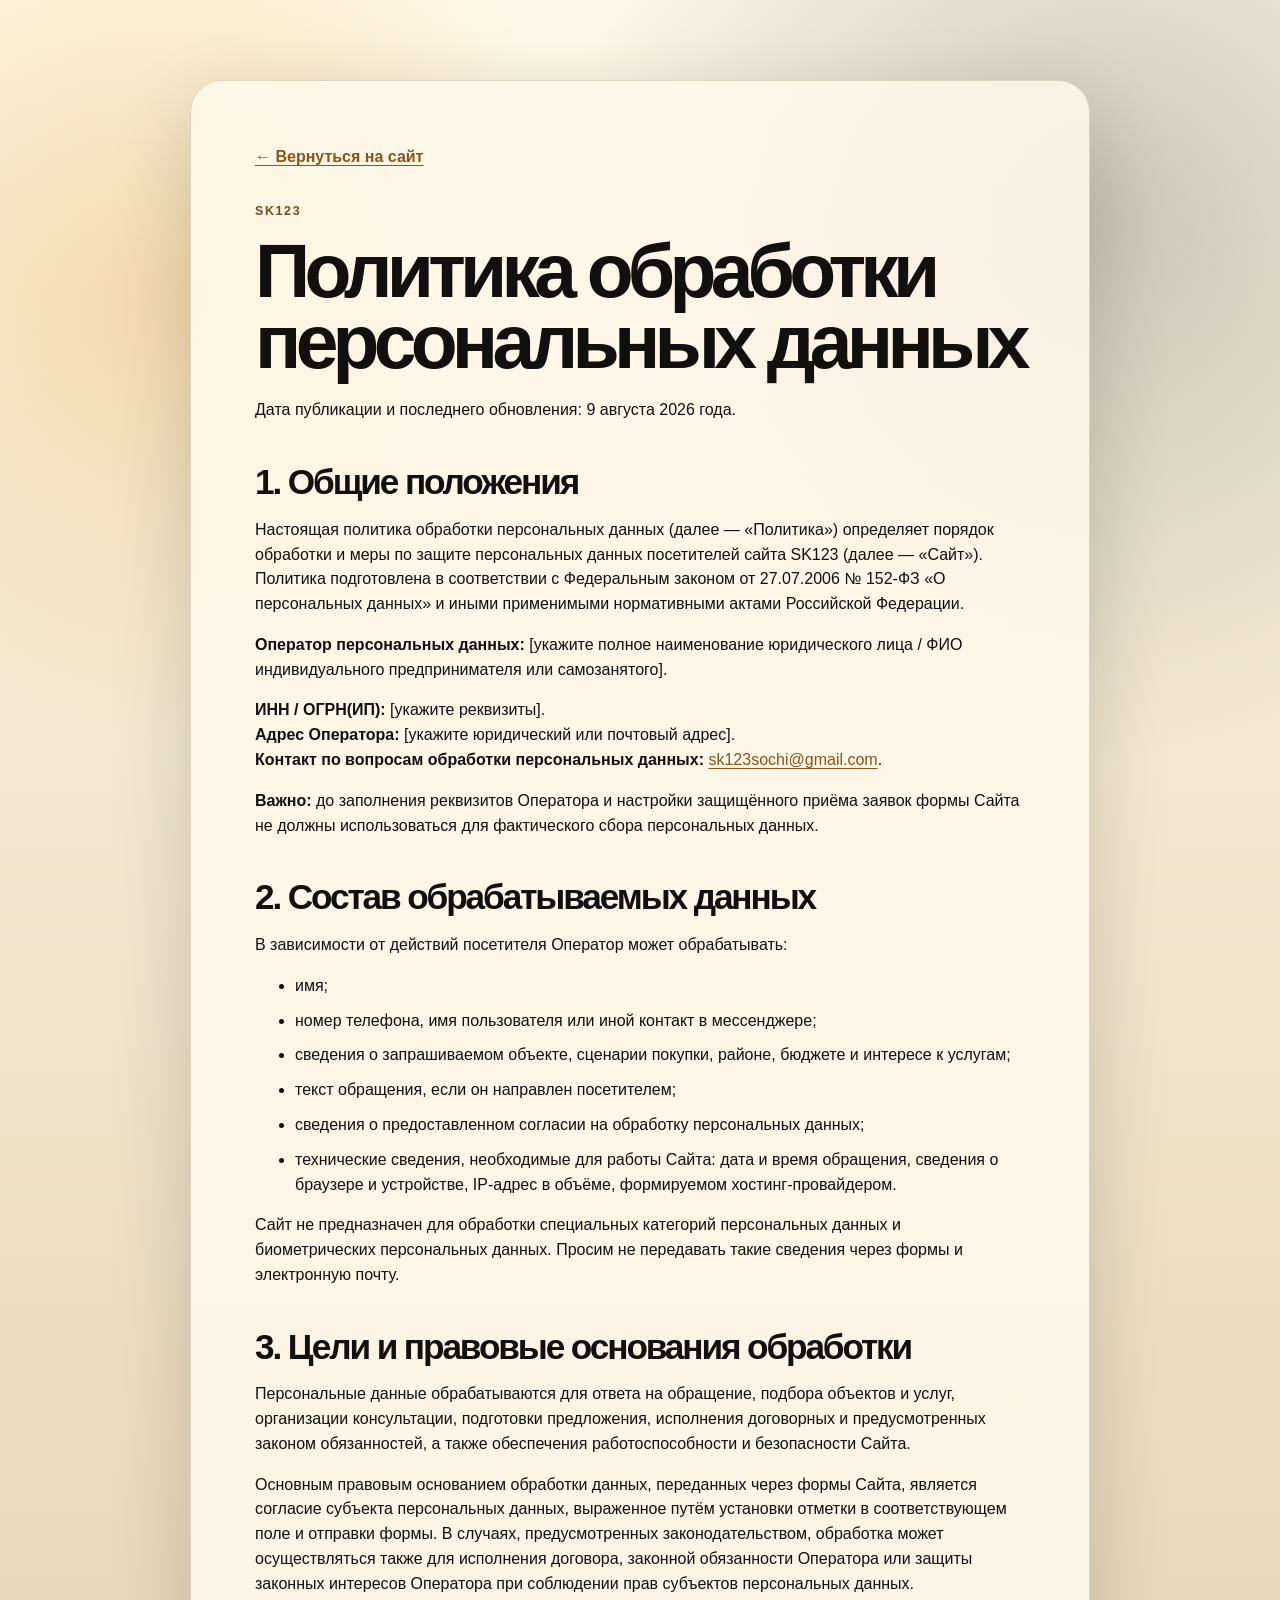
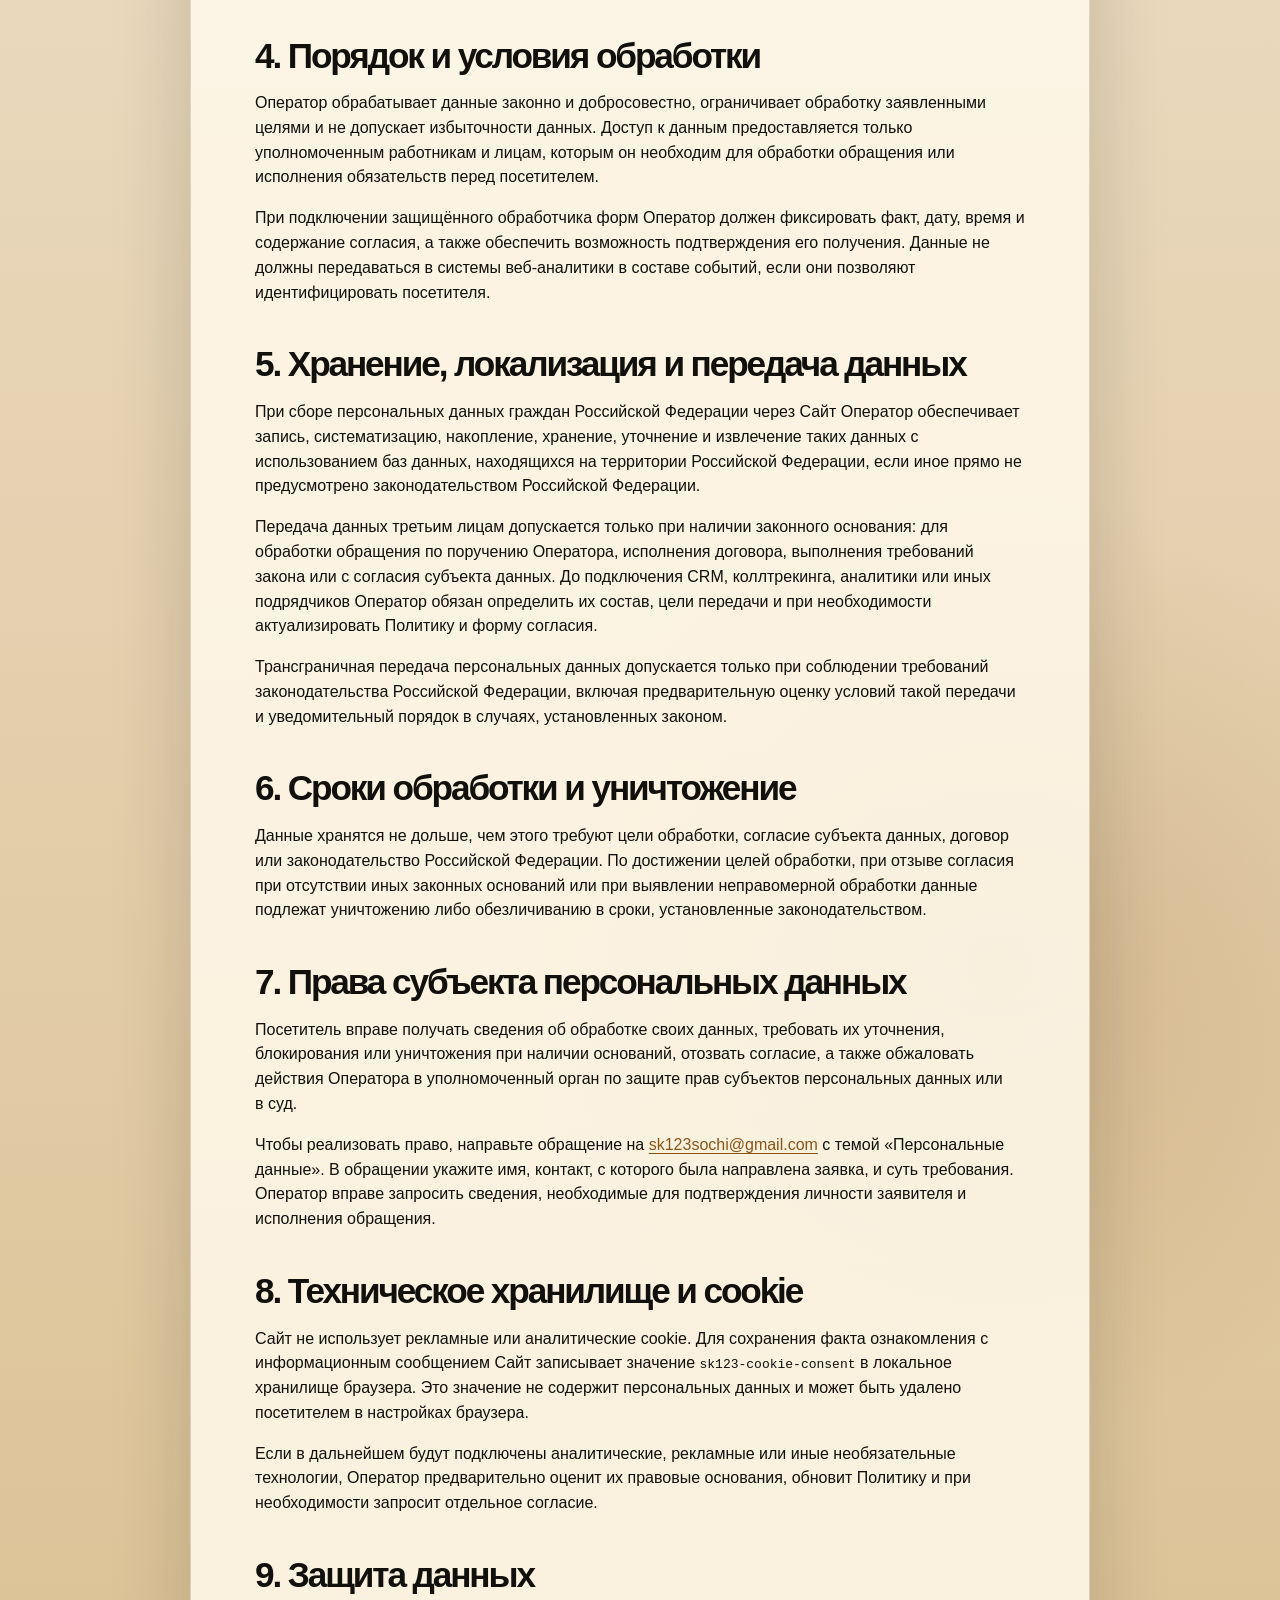
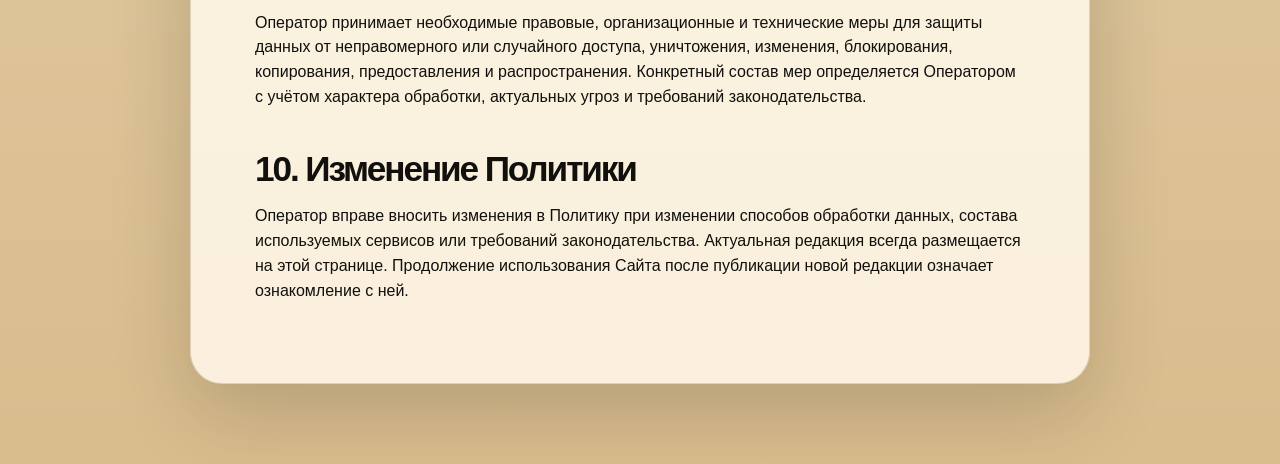
==== privacy-policy.html @ f5986940 "Publish object galleries" ====
<!doctype html>
<html lang="ru">
<head>
  <meta charset="utf-8">
  <meta name="viewport" content="width=device-width, initial-scale=1">
  <meta name="robots" content="index, follow">
  <title>Политика обработки персональных данных — SK123</title>
  <meta name="description" content="Политика обработки персональных данных посетителей сайта SK123.">
  <link rel="canonical" href="https://86gfgb52j5-dotcom.github.io/ssk123-site/privacy-policy.html">
  <link rel="stylesheet" href="./styles.css">
</head>
<body>
  <main class="privacy-page">
    <a class="back-link" href="./index.html">← Вернуться на сайт</a>
    <p class="eyebrow">SK123</p>
    <h1>Политика обработки персональных данных</h1>
    <p>Дата публикации и последнего обновления: 9 августа 2026 года.</p>

    <h2>1. Общие положения</h2>
    <p>Настоящая политика обработки персональных данных (далее — «Политика») определяет порядок обработки и меры по защите персональных данных посетителей сайта SK123 (далее — «Сайт»). Политика подготовлена в соответствии с Федеральным законом от 27.07.2006 № 152-ФЗ «О персональных данных» и иными применимыми нормативными актами Российской Федерации.</p>
    <p><strong>Оператор персональных данных:</strong> [укажите полное наименование юридического лица / ФИО индивидуального предпринимателя или самозанятого].</p>
    <p><strong>ИНН / ОГРН(ИП):</strong> [укажите реквизиты].<br><strong>Адрес Оператора:</strong> [укажите юридический или почтовый адрес].<br><strong>Контакт по вопросам обработки персональных данных:</strong> <a href="mailto:sk123sochi@gmail.com">sk123sochi@gmail.com</a>.</p>
    <p><strong>Важно:</strong> до заполнения реквизитов Оператора и настройки защищённого приёма заявок формы Сайта не должны использоваться для фактического сбора персональных данных.</p>

    <h2>2. Состав обрабатываемых данных</h2>
    <p>В зависимости от действий посетителя Оператор может обрабатывать:</p>
    <ul>
      <li>имя;</li>
      <li>номер телефона, имя пользователя или иной контакт в мессенджере;</li>
      <li>сведения о запрашиваемом объекте, сценарии покупки, районе, бюджете и интересе к услугам;</li>
      <li>текст обращения, если он направлен посетителем;</li>
      <li>сведения о предоставленном согласии на обработку персональных данных;</li>
      <li>технические сведения, необходимые для работы Сайта: дата и время обращения, сведения о браузере и устройстве, IP-адрес в объёме, формируемом хостинг-провайдером.</li>
    </ul>
    <p>Сайт не предназначен для обработки специальных категорий персональных данных и биометрических персональных данных. Просим не передавать такие сведения через формы и электронную почту.</p>

    <h2>3. Цели и правовые основания обработки</h2>
    <p>Персональные данные обрабатываются для ответа на обращение, подбора объектов и услуг, организации консультации, подготовки предложения, исполнения договорных и предусмотренных законом обязанностей, а также обеспечения работоспособности и безопасности Сайта.</p>
    <p>Основным правовым основанием обработки данных, переданных через формы Сайта, является согласие субъекта персональных данных, выраженное путём установки отметки в соответствующем поле и отправки формы. В случаях, предусмотренных законодательством, обработка может осуществляться также для исполнения договора, законной обязанности Оператора или защиты законных интересов Оператора при соблюдении прав субъектов персональных данных.</p>

    <h2>4. Порядок и условия обработки</h2>
    <p>Оператор обрабатывает данные законно и добросовестно, ограничивает обработку заявленными целями и не допускает избыточности данных. Доступ к данным предоставляется только уполномоченным работникам и лицам, которым он необходим для обработки обращения или исполнения обязательств перед посетителем.</p>
    <p>При подключении защищённого обработчика форм Оператор должен фиксировать факт, дату, время и содержание согласия, а также обеспечить возможность подтверждения его получения. Данные не должны передаваться в системы веб-аналитики в составе событий, если они позволяют идентифицировать посетителя.</p>

    <h2>5. Хранение, локализация и передача данных</h2>
    <p>При сборе персональных данных граждан Российской Федерации через Сайт Оператор обеспечивает запись, систематизацию, накопление, хранение, уточнение и извлечение таких данных с использованием баз данных, находящихся на территории Российской Федерации, если иное прямо не предусмотрено законодательством Российской Федерации.</p>
    <p>Передача данных третьим лицам допускается только при наличии законного основания: для обработки обращения по поручению Оператора, исполнения договора, выполнения требований закона или с согласия субъекта данных. До подключения CRM, коллтрекинга, аналитики или иных подрядчиков Оператор обязан определить их состав, цели передачи и при необходимости актуализировать Политику и форму согласия.</p>
    <p>Трансграничная передача персональных данных допускается только при соблюдении требований законодательства Российской Федерации, включая предварительную оценку условий такой передачи и уведомительный порядок в случаях, установленных законом.</p>

    <h2>6. Сроки обработки и уничтожение</h2>
    <p>Данные хранятся не дольше, чем этого требуют цели обработки, согласие субъекта данных, договор или законодательство Российской Федерации. По достижении целей обработки, при отзыве согласия при отсутствии иных законных оснований или при выявлении неправомерной обработки данные подлежат уничтожению либо обезличиванию в сроки, установленные законодательством.</p>

    <h2>7. Права субъекта персональных данных</h2>
    <p>Посетитель вправе получать сведения об обработке своих данных, требовать их уточнения, блокирования или уничтожения при наличии оснований, отозвать согласие, а также обжаловать действия Оператора в уполномоченный орган по защите прав субъектов персональных данных или в суд.</p>
    <p>Чтобы реализовать право, направьте обращение на <a href="mailto:sk123sochi@gmail.com">sk123sochi@gmail.com</a> с темой «Персональные данные». В обращении укажите имя, контакт, с которого была направлена заявка, и суть требования. Оператор вправе запросить сведения, необходимые для подтверждения личности заявителя и исполнения обращения.</p>

    <h2>8. Техническое хранилище и cookie</h2>
    <p>Сайт не использует рекламные или аналитические cookie. Для сохранения факта ознакомления с информационным сообщением Сайт записывает значение <code>sk123-cookie-consent</code> в локальное хранилище браузера. Это значение не содержит персональных данных и может быть удалено посетителем в настройках браузера.</p>
    <p>Если в дальнейшем будут подключены аналитические, рекламные или иные необязательные технологии, Оператор предварительно оценит их правовые основания, обновит Политику и при необходимости запросит отдельное согласие.</p>

    <h2>9. Защита данных</h2>
    <p>Оператор принимает необходимые правовые, организационные и технические меры для защиты данных от неправомерного или случайного доступа, уничтожения, изменения, блокирования, копирования, предоставления и распространения. Конкретный состав мер определяется Оператором с учётом характера обработки, актуальных угроз и требований законодательства.</p>

    <h2>10. Изменение Политики</h2>
    <p>Оператор вправе вносить изменения в Политику при изменении способов обработки данных, состава используемых сервисов или требований законодательства. Актуальная редакция всегда размещается на этой странице. Продолжение использования Сайта после публикации новой редакции означает ознакомление с ней.</p>
  </main>
</body>
</html>
---- styles.css ----
:root {
  --bg: #ead9be;
  --paper: #fff9ee;
  --paper-2: #f0d5a3;
  --graphite: #11100d;
  --muted: #665134;
  --line: rgba(91, 58, 18, 0.18);
  --gold: #e2ac49;
  --gold-deep: #8b5418;
  --gold-soft: #ffe3a8;
  --wood: #7a4a19;
  --stone: #665f54;
  --moss: #3f4638;
  --sand: #c79c61;
  --shadow: 0 28px 80px rgba(16, 15, 13, 0.18);
  --radius-xl: 32px;
  --radius-lg: 22px;
  --radius-md: 16px;
  --max: 1180px;
}

* { box-sizing: border-box; }

html {
  scroll-behavior: smooth;
}

img,
svg {
  max-width: 100%;
}

body {
  margin: 0;
  overflow-x: hidden;
  -webkit-text-size-adjust: 100%;
  text-size-adjust: 100%;
  font-family: Inter, Manrope, -apple-system, BlinkMacSystemFont, "Segoe UI", sans-serif;
  background:
    radial-gradient(circle at 12% 8%, rgba(226, 172, 73, 0.32), transparent 28rem),
    radial-gradient(circle at 86% 6%, rgba(16, 15, 13, 0.20), transparent 34rem),
    radial-gradient(circle at 78% 70%, rgba(139, 84, 24, 0.16), transparent 30rem),
    linear-gradient(180deg, #fff7e7 0%, var(--bg) 42%, #d9bd8d 100%);
  color: var(--graphite);
  line-height: 1.55;
}

body.menu-open { overflow: hidden; }

a {
  color: inherit;
  text-decoration: none;
}

button, input, select {
  font: inherit;
}

button { cursor: pointer; }

.skip-link {
  position: fixed;
  left: 16px;
  top: -64px;
  z-index: 100;
  background: var(--graphite);
  color: white;
  padding: 12px 16px;
  border-radius: 999px;
  transition: top 0.2s ease;
}

.skip-link:focus { top: 16px; }

.site-header {
  position: sticky;
  top: 0;
  z-index: 50;
  display: flex;
  align-items: center;
  justify-content: space-between;
  gap: 20px;
  width: min(calc(100% - 28px), 1240px);
  margin: 14px auto 0;
  padding: 7px 14px 7px 10px;
  border: 1px solid rgba(255, 224, 163, 0.32);
  border-radius: 999px;
  background:
    radial-gradient(circle at 10% 50%, rgba(215, 168, 79, 0.18), transparent 18rem),
    linear-gradient(135deg, rgba(16, 15, 13, 0.96), rgba(38, 27, 13, 0.93));
  backdrop-filter: blur(22px);
  box-shadow: 0 18px 48px rgba(16, 15, 13, 0.26), inset 0 1px 0 rgba(255, 224, 163, 0.14);
}

.brand {
  display: inline-flex;
  align-items: center;
  gap: 12px;
  min-width: 0;
  flex: 0 1 auto;
  font-weight: 760;
  letter-spacing: -0.02em;
}

.brand-logo-wrap {
  position: relative;
  display: grid;
  place-items: center;
  flex: 0 0 auto;
  width: clamp(64px, 5.6vw, 84px);
  height: clamp(64px, 5.6vw, 84px);
  overflow: hidden;
  border: 1px solid rgba(255, 224, 163, 0.56);
  border-radius: 20px;
  background:
    radial-gradient(circle at 50% 18%, rgba(255, 224, 163, 0.2), transparent 58%),
    #080706;
  box-shadow: 0 14px 34px rgba(0, 0, 0, 0.28), inset 0 0 0 1px rgba(255, 224, 163, 0.1);
}

.brand-logo-wrap.is-logo-fallback::before {
  content: "SK";
  display: grid;
  place-items: center;
  width: calc(100% - 12px);
  height: calc(100% - 12px);
  border: 1px solid rgba(255, 224, 163, 0.28);
  border-radius: inherit;
  background:
    radial-gradient(circle at 35% 20%, rgba(255, 224, 163, 0.2), transparent 46%),
    linear-gradient(135deg, #17130d, #080706 64%, #3a260f);
  color: var(--gold-soft);
  font-size: clamp(1rem, 1.8vw, 1.35rem);
  font-weight: 850;
  letter-spacing: 0.04em;
}

.brand-logo {
  display: block;
  width: 100%;
  height: 100%;
  padding: 5px;
  object-fit: contain;
  object-position: center;
}

.brand-copy {
  display: grid;
  gap: 2px;
  min-width: 0;
}

.brand-name {
  color: #ffe3a8;
  font-size: clamp(1.08rem, 1.8vw, 1.34rem);
  font-weight: 830;
  line-height: 1;
  letter-spacing: 0.02em;
}

.brand-text {
  max-width: 200px;
  color: rgba(255, 227, 168, 0.78);
  font-size: 0.66rem;
  font-weight: 760;
  letter-spacing: 0.09em;
  line-height: 1.16;
  text-transform: uppercase;
}

.main-nav {
  display: flex;
  align-items: center;
  gap: 4px;
  padding: 4px;
  border: 1px solid rgba(255, 224, 163, 0.16);
  border-radius: 999px;
  background: rgba(255, 248, 234, 0.08);
}

.main-nav a {
  padding: 10px 13px;
  border-radius: 999px;
  color: rgba(255, 248, 234, 0.74);
  font-size: 0.92rem;
  transition: 0.2s ease;
}

.main-nav a:hover,
.main-nav a:focus-visible {
  background: linear-gradient(135deg, var(--gold), var(--gold-deep));
  color: #17120b;
  outline: none;
}

.header-actions {
  display: flex;
  align-items: center;
  gap: 8px;
}

.primary-btn,
.secondary-btn,
.ghost-btn,
.menu-btn {
  display: inline-flex;
  align-items: center;
  justify-content: center;
  gap: 8px;
  min-height: 46px;
  padding: 0 18px;
  border: 1px solid transparent;
  border-radius: 999px;
  font-weight: 680;
  letter-spacing: -0.015em;
  transition: transform 0.22s ease, box-shadow 0.22s ease, background 0.22s ease, color 0.22s ease;
}

.primary-btn,
.secondary-btn,
.ghost-btn,
.menu-btn,
.main-nav a,
.dialog-close {
  -webkit-tap-highlight-color: transparent;
}

.primary-btn {
  background: linear-gradient(135deg, #ffd982, var(--gold) 48%, var(--gold-deep));
  color: #17120b;
  border-color: rgba(255, 224, 163, 0.46);
  box-shadow: 0 16px 34px rgba(94, 59, 16, 0.22), inset 0 1px 0 rgba(255, 248, 234, 0.42);
}

.primary-btn:hover,
.secondary-btn:hover,
.ghost-btn:hover,
.menu-btn:hover {
  transform: translateY(-2px);
}

.primary-btn.small {
  min-height: 40px;
  padding-inline: 15px;
  font-size: 0.92rem;
}

.secondary-btn {
  background: rgba(255, 248, 234, 0.78);
  color: var(--graphite);
  border-color: rgba(155, 102, 30, 0.24);
}

.ghost-btn,
.menu-btn {
  background: rgba(255, 248, 234, 0.06);
  border-color: rgba(255, 224, 163, 0.22);
  color: var(--gold-soft);
}

.menu-btn { display: none; }

.hero {
  position: relative;
  display: grid;
  grid-template-columns: minmax(0, 1.05fr) minmax(360px, 0.86fr);
  gap: clamp(28px, 4vw, 56px);
  align-items: center;
  width: min(calc(100% - 32px), var(--max));
  min-height: calc(100svh - 86px);
  margin: 0 auto;
  padding: 78px 0 64px;
}

.hero::before {
  content: "";
  position: absolute;
  right: min(3vw, 42px);
  top: 18px;
  width: min(58vw, 620px);
  aspect-ratio: 1;
  background: url("./assets/sk123-bull.png") center / contain no-repeat;
  opacity: 0.12;
  filter: sepia(0.38) saturate(1.25) drop-shadow(0 36px 76px rgba(116, 73, 21, 0.24));
  mix-blend-mode: multiply;
  pointer-events: none;
}

.hero::after {
  content: "";
  position: absolute;
  inset: 38px max(-6vw, -80px) 36px auto;
  width: min(52vw, 640px);
  border-radius: 52px;
  background: linear-gradient(135deg, rgba(255, 248, 234, 0.32), rgba(215, 166, 74, 0.14));
  pointer-events: none;
}

.hero > * {
  position: relative;
  z-index: 1;
}

.eyebrow {
  margin: 0 0 14px;
  color: var(--wood);
  font-size: 0.78rem;
  font-weight: 780;
  letter-spacing: 0.13em;
  text-transform: uppercase;
}

h1, h2, h3, p {
  margin-top: 0;
  overflow-wrap: anywhere;
}

p { text-wrap: pretty; }

h1 {
  max-width: 760px;
  margin-bottom: 22px;
  font-size: clamp(3rem, 7vw, 7.2rem);
  line-height: 0.92;
  letter-spacing: -0.075em;
}

h2 {
  margin-bottom: 18px;
  font-size: clamp(2rem, 4vw, 4.2rem);
  line-height: 0.98;
  letter-spacing: -0.06em;
}

h3 {
  margin-bottom: 10px;
  font-size: clamp(1.16rem, 1.7vw, 1.42rem);
  line-height: 1.12;
  letter-spacing: -0.035em;
}

.hero-lead,
.section-head p,
.path-panel p,
.about-copy p,
.contact-strip p {
  color: var(--muted);
  font-size: clamp(1.05rem, 1.5vw, 1.26rem);
}

.hero-lead {
  max-width: 680px;
  margin-bottom: 30px;
}

.hero-actions,
.messenger-actions {
  display: flex;
  flex-wrap: wrap;
  gap: 12px;
}

.hero-facts {
  display: grid;
  grid-template-columns: repeat(3, minmax(0, 1fr));
  gap: 12px;
  max-width: 720px;
  margin: 38px 0 0;
}

.hero-facts div {
  padding: 18px;
  border: 1px solid var(--line);
  border-radius: var(--radius-lg);
  background: rgba(255, 253, 248, 0.62);
}

.hero-facts dt {
  margin-bottom: 4px;
  font-size: 1.35rem;
  font-weight: 780;
  letter-spacing: -0.04em;
}

.hero-facts dd {
  margin: 0;
  color: var(--muted);
  font-size: 0.95rem;
}

.hero-visual {
  position: relative;
  min-height: clamp(520px, 48vw, 620px);
}

.visual-card {
  position: relative;
  overflow: hidden;
  border: 1px solid rgba(255, 224, 163, 0.52);
  border-radius: 42px;
  background:
    radial-gradient(circle at 76% 18%, rgba(255, 227, 168, 0.62), transparent 12rem),
    linear-gradient(150deg, rgba(255,249,238,0.82), rgba(217,166,74,0.26)),
    linear-gradient(180deg, #f2dfc0, #c99652);
  box-shadow: var(--shadow);
}

.visual-card::before {
  content: "";
  position: absolute;
  right: 12px;
  top: 14px;
  z-index: 1;
  width: min(64%, 330px);
  aspect-ratio: 1;
  background: url("./assets/sk123-bull.png") center / contain no-repeat;
  opacity: 0.2;
  filter: sepia(0.42) saturate(1.3) drop-shadow(0 24px 42px rgba(16, 15, 13, 0.16));
  mix-blend-mode: multiply;
  pointer-events: none;
}

.sun,
.mountains,
.house-shape,
.pool-line {
  z-index: 2;
}

.visual-main {
  height: clamp(500px, 45vw, 560px);
}

.sun {
  position: absolute;
  right: 50px;
  top: 56px;
  width: 92px;
  height: 92px;
  border-radius: 50%;
  background: #d5a266;
  filter: blur(0.2px);
  opacity: 0.72;
}

.mountains,
.mountains::before,
.mountains::after {
  position: absolute;
  left: -10%;
  bottom: 172px;
  width: 120%;
  height: 190px;
  border-radius: 52% 48% 0 0;
  background: linear-gradient(135deg, rgba(100,112,96,0.72), rgba(143,138,128,0.5));
  clip-path: polygon(0 70%, 16% 45%, 28% 63%, 43% 22%, 57% 58%, 70% 34%, 86% 68%, 100% 50%, 100% 100%, 0 100%);
}

.mountains::before {
  content: "";
  left: 8%;
  bottom: 16px;
  opacity: 0.42;
  transform: scale(1.05);
}

.mountains::after {
  content: "";
  left: -4%;
  bottom: -18px;
  opacity: 0.3;
  transform: scale(1.14);
}

.house-shape {
  position: absolute;
  left: 42px;
  right: 42px;
  bottom: 106px;
  height: 210px;
  border-radius: 18px 18px 4px 4px;
  background: linear-gradient(135deg, #181716 0 60%, #4f3920 60%);
  box-shadow: 0 32px 52px rgba(23,22,21,0.22), inset 0 1px 0 rgba(242,214,154,0.24);
}

.house-shape::before {
  content: "";
  position: absolute;
  inset: -42px 20px auto 20px;
  height: 64px;
  background: linear-gradient(90deg, #171615, #5e421f 58%, #c69348);
  transform: skewX(-16deg);
  border-radius: 12px;
}

.house-shape span {
  position: absolute;
  bottom: 34px;
  width: 22%;
  height: 100px;
  border-radius: 12px;
  background: linear-gradient(180deg, rgba(255,253,248,0.82), rgba(216,197,173,0.52));
}

.house-shape span:nth-child(1) { left: 8%; }
.house-shape span:nth-child(2) { left: 39%; }
.house-shape span:nth-child(3) { right: 8%; }

.pool-line {
  position: absolute;
  left: 64px;
  right: 64px;
  bottom: 62px;
  height: 18px;
  border-radius: 999px;
  background: linear-gradient(90deg, rgba(100,112,96,0.55), rgba(255,253,248,0.8));
}

.visual-note {
  position: absolute;
  left: -18px;
  right: 38px;
  bottom: 0;
  display: grid;
  gap: 4px;
  padding: 22px;
  border: 1px solid rgba(255,255,255,0.7);
  border-radius: 24px;
  background: rgba(255,253,248,0.82);
  backdrop-filter: blur(16px);
  box-shadow: 0 18px 44px rgba(37,37,37,0.12);
}

.visual-note span,
.insight-card p,
.step-card p,
.timeline-item p,
.project-card p,
.diary-card p,
.blog-card p,
.house-card p,
.detail-copy p,
.trust-list,
.lead-form p,
.footer-note {
  color: var(--muted);
}

.section {
  width: min(calc(100% - 32px), var(--max));
  margin: 0 auto;
  padding: clamp(64px, 7vw, 96px) 0;
}

.section-head {
  max-width: 760px;
  margin-bottom: 34px;
}

.insight-grid,
.path-steps,
.diary-grid,
.blog-grid {
  display: grid;
  grid-template-columns: repeat(4, minmax(0, 1fr));
  gap: 14px;
}

.insight-card,
.step-card,
.timeline-item,
.diary-card,
.blog-card,
.house-card,
.project-card,
.path-panel,
.lead-form,
.contact-strip {
  border: 1px solid var(--line);
  background: rgba(255, 248, 234, 0.72);
  box-shadow: 0 18px 60px rgba(37, 26, 12, 0.07);
}

.insight-card,
.step-card,
.diary-card,
.blog-card {
  min-height: 230px;
  padding: 24px;
  border-radius: var(--radius-lg);
}

.insight-card span,
.step-card span,
.timeline-item span,
.diary-card span,
.blog-card span {
  display: inline-flex;
  margin-bottom: 36px;
  color: var(--moss);
  font-size: 0.78rem;
  font-weight: 780;
  letter-spacing: 0.12em;
  text-transform: uppercase;
}

.filters {
  display: grid;
  grid-template-columns: repeat(5, minmax(0, 1fr));
  gap: 10px;
  margin-bottom: 24px;
  padding: 12px;
  border: 1px solid var(--line);
  border-radius: 26px;
  background: rgba(255, 253, 248, 0.72);
}

.filters label,
.lead-form label,
.quiz-form label {
  display: grid;
  gap: 8px;
  color: var(--muted);
  font-size: 0.86rem;
  font-weight: 650;
}

.filters select,
.lead-form input,
.lead-form select,
.quiz-form input,
.quiz-form select {
  width: 100%;
  min-height: 48px;
  padding: 0 14px;
  border: 1px solid var(--line);
  border-radius: 15px;
  background: #fffdf8;
  color: var(--graphite);
  outline: none;
}

.filters select:focus,
.lead-form input:focus,
.lead-form select:focus,
.quiz-form input:focus,
.quiz-form select:focus {
  border-color: rgba(100,112,96,0.6);
  box-shadow: 0 0 0 4px rgba(100,112,96,0.12);
}

.catalog-grid {
  display: grid;
  grid-template-columns: repeat(3, minmax(0, 1fr));
  gap: 18px;
}

.house-card {
  overflow: hidden;
  border-radius: var(--radius-xl);
}

.house-image {
  position: relative;
  height: 250px;
  overflow: hidden;
  background: linear-gradient(145deg, var(--paper-2), var(--sand));
}

.house-image::before {
  content: "";
  position: absolute;
  inset: 18% 9% 22% 9%;
  border-radius: 16px 16px 4px 4px;
  background: linear-gradient(135deg, #2c2b29, #696055);
  clip-path: polygon(0 28%, 52% 0, 100% 28%, 100% 100%, 0 100%);
  box-shadow: 0 28px 42px rgba(37,37,37,0.16);
}

.house-image::after {
  content: "";
  position: absolute;
  left: 10%;
  right: 10%;
  bottom: 26px;
  height: 16px;
  border-radius: 999px;
  background: rgba(255,253,248,0.72);
}

.house-image.tone-forest { background: linear-gradient(145deg, #d7d2c6, #8f9a85); }
.house-image.tone-sea { background: linear-gradient(145deg, #e7ddd0, #9baaa5); }
.house-image.tone-stone { background: linear-gradient(145deg, #e3d7c8, #8f8a80); }
.house-image.tone-wood { background: linear-gradient(145deg, #eadfcf, #b88a5f); }

.house-media,
.detail-media {
  position: relative;
  overflow: hidden;
  background: linear-gradient(145deg, var(--paper-2), var(--sand));
}

.house-media {
  height: 250px;
}

.house-media::after,
.detail-media::after {
  content: "";
  position: absolute;
  inset: 0;
  background: linear-gradient(180deg, transparent 58%, rgba(17, 16, 13, 0.16));
  pointer-events: none;
}

.house-media img,
.detail-media img {
  display: block;
  width: 100%;
  height: 100%;
  object-fit: cover;
  transition: transform 0.35s ease;
}

.house-card:hover .house-media img {
  transform: scale(1.035);
}

.image-placeholder {
  display: grid;
  min-height: 250px;
  place-items: center;
  padding: 24px;
  background:
    radial-gradient(circle at 75% 25%, rgba(255, 227, 168, 0.46), transparent 32%),
    linear-gradient(135deg, var(--moss), var(--stone));
  color: #fff9ee;
  text-align: center;
}

.image-placeholder span {
  padding: 9px 12px;
  border: 1px solid rgba(255,255,255,0.32);
  border-radius: 999px;
  background: rgba(17,16,13,0.26);
  font-size: 0.82rem;
  font-weight: 700;
}

.house-content {
  padding: 22px;
}

.house-meta,
.detail-meta {
  display: flex;
  flex-wrap: wrap;
  gap: 8px;
  margin: 0 0 16px;
}

.house-meta span,
.detail-meta span,
.project-card span {
  display: inline-flex;
  align-items: center;
  min-height: 30px;
  padding: 0 10px;
  border-radius: 999px;
  background: rgba(100,112,96,0.10);
  color: var(--moss);
  font-size: 0.82rem;
  font-weight: 680;
}

.house-price {
  margin-bottom: 12px;
  font-size: 1.4rem;
  font-weight: 780;
  letter-spacing: -0.04em;
}

.house-actions {
  display: grid;
  grid-template-columns: 1fr 1fr;
  gap: 10px;
  margin-top: 20px;
}

.path-panel,
.contact-strip {
  display: flex;
  align-items: center;
  justify-content: space-between;
  gap: 28px;
  margin-bottom: 18px;
  padding: 34px;
  border-radius: var(--radius-xl);
}

.path-panel {
  position: relative;
  overflow: hidden;
  background:
    linear-gradient(110deg, rgba(255,248,234,0.9), rgba(255,248,234,0.72)),
    linear-gradient(135deg, rgba(215,168,79,0.22), rgba(16,15,13,0.08));
}

.contact-strip {
  position: relative;
  overflow: hidden;
  border-color: rgba(255, 224, 163, 0.28);
  background:
    linear-gradient(100deg, rgba(16, 15, 13, 0.95) 0%, rgba(37, 26, 13, 0.9) 58%, rgba(111, 70, 20, 0.82) 100%);
  color: #fff8ea;
}

.contact-strip::after {
  content: "";
  position: absolute;
  right: clamp(-72px, -4vw, -18px);
  top: 50%;
  width: min(44vw, 460px);
  aspect-ratio: 1;
  background: url("./assets/sk123-bull.png") center / contain no-repeat;
  opacity: 0.32;
  transform: translateY(-50%) rotate(-6deg);
  filter: drop-shadow(0 34px 70px rgba(0, 0, 0, 0.28));
  pointer-events: none;
}

.contact-strip > * {
  position: relative;
  z-index: 1;
}

.contact-strip .eyebrow,
.contact-strip p {
  color: rgba(255, 224, 163, 0.86);
}

.contact-strip .secondary-btn {
  background: rgba(255, 248, 234, 0.08);
  border-color: rgba(255, 224, 163, 0.28);
  color: #fff8ea;
}

.path-panel::after {
  content: "";
  position: absolute;
  right: 24px;
  bottom: -118px;
  width: min(38vw, 360px);
  aspect-ratio: 1;
  background: url("./assets/sk123-bull.png") center / contain no-repeat;
  opacity: 0.08;
  pointer-events: none;
}

.path-panel > * {
  position: relative;
  z-index: 1;
}

.path-panel h2,
.contact-strip h2 { margin-bottom: 10px; }
.path-panel p,
.contact-strip p { margin-bottom: 0; }

.timeline {
  display: grid;
  grid-template-columns: 1fr;
  gap: 12px;
  counter-reset: step;
}

.timeline-item {
  display: grid;
  grid-template-columns: 110px 0.6fr 1fr;
  gap: 20px;
  align-items: start;
  padding: 24px;
  border-radius: var(--radius-lg);
}

.timeline-item span { margin: 0; }
.timeline-item h3,
.timeline-item p { margin-bottom: 0; }

.project-grid {
  display: grid;
  grid-template-columns: 1fr;
  gap: 16px;
}

.project-card {
  display: grid;
  grid-template-columns: 280px 1fr;
  gap: 24px;
  align-items: center;
  padding: 14px;
  border-radius: var(--radius-xl);
}

.project-visual {
  height: 190px;
  border-radius: 24px;
  background: linear-gradient(145deg, var(--paper-2), var(--sand));
  position: relative;
  overflow: hidden;
}

.project-visual::before {
  content: "";
  position: absolute;
  inset: 58px 36px 48px;
  background: #2b2a28;
  border-radius: 14px 14px 2px 2px;
}

.project-visual::after {
  content: "";
  position: absolute;
  left: 48px;
  right: 48px;
  bottom: 34px;
  height: 12px;
  border-radius: 999px;
  background: rgba(255,253,248,0.7);
}

.terrace-house { background: linear-gradient(145deg, #e7ddd0, #879580); }
.slope-house { background: linear-gradient(145deg, #eee5d9, #8e8880); }

.about-section {
  display: grid;
  grid-template-columns: minmax(0, 1fr) 420px;
  gap: 24px;
  align-items: start;
}

.trust-list {
  display: grid;
  gap: 12px;
  margin: 28px 0 0;
  padding: 0;
  list-style: none;
}

.trust-list li {
  position: relative;
  padding-left: 28px;
}

.trust-list li::before {
  content: "";
  position: absolute;
  left: 0;
  top: 0.7em;
  width: 12px;
  height: 12px;
  border-radius: 50%;
  background: var(--moss);
}

.lead-form,
.quiz-form {
  display: grid;
  gap: 14px;
  padding: 24px;
  border-radius: var(--radius-xl);
}

.lead-form h3,
.lead-form p { margin-bottom: 0; }
.lead-form small,
.quiz-form small { color: var(--muted); }

.consent-field {
  grid-template-columns: 20px minmax(0, 1fr);
  align-items: start;
  gap: 10px !important;
  line-height: 1.42;
}

.consent-field input {
  width: 20px;
  height: 20px;
  min-height: 0;
  margin: 1px 0 0;
  accent-color: var(--gold-deep);
}

.consent-field a,
.cookie-banner a,
.privacy-page a {
  color: var(--gold-deep);
  text-decoration: underline;
  text-underline-offset: 3px;
}

.cookie-banner {
  position: fixed;
  right: 20px;
  bottom: 20px;
  z-index: 90;
  display: flex;
  align-items: center;
  gap: 24px;
  width: min(680px, calc(100% - 28px));
  padding: 18px;
  border: 1px solid rgba(255, 224, 163, 0.28);
  border-radius: 24px;
  background: rgba(17, 16, 13, 0.96);
  box-shadow: 0 24px 64px rgba(0, 0, 0, 0.28);
  color: #fff9ee;
}

.cookie-banner[hidden] { display: none; }
.cookie-banner strong { display: block; margin-bottom: 4px; }
.cookie-banner p { margin: 0; color: rgba(255, 249, 238, 0.78); font-size: 0.9rem; }
.cookie-banner a { color: var(--gold-soft); }
.cookie-actions { display: flex; flex: 0 0 auto; flex-wrap: wrap; gap: 8px; }
.cookie-actions .primary-btn,
.cookie-actions .secondary-btn { min-height: 42px; padding-inline: 14px; font-size: 0.86rem; }
.cookie-actions .secondary-btn { background: rgba(255, 248, 234, 0.1); border-color: rgba(255, 224, 163, 0.28); color: #fff9ee; }

.privacy-page {
  width: min(calc(100% - 32px), 900px);
  margin: 80px auto;
  padding: clamp(28px, 5vw, 64px);
  border: 1px solid var(--line);
  border-radius: var(--radius-xl);
  background: rgba(255, 248, 234, 0.86);
  box-shadow: var(--shadow);
}

.privacy-page h1 { max-width: 100%; font-size: clamp(2.4rem, 6vw, 4.8rem); }
.privacy-page h2 { margin-top: 42px; font-size: clamp(1.45rem, 3vw, 2.2rem); }
.privacy-page li + li { margin-top: 10px; }
.privacy-page .back-link { display: inline-flex; margin-bottom: 32px; font-weight: 700; }

.site-footer {
  display: grid;
  grid-template-columns: 1fr 1fr;
  gap: 28px;
  width: min(calc(100% - 32px), var(--max));
  margin: 0 auto 18px;
  padding: 36px;
  border: 1px solid rgba(242, 214, 154, 0.18);
  border-radius: var(--radius-xl);
  background:
    radial-gradient(circle at 12% 0%, rgba(198,147,72,0.18), transparent 24rem),
    var(--graphite);
  color: #fff9ee;
}

.footer-brand .brand-logo-wrap {
  width: 92px;
  height: 92px;
  border-color: rgba(242, 214, 154, 0.34);
  border-radius: 24px;
}
.footer-brand .brand-logo {
  padding: 6px;
  object-fit: contain;
  object-position: center;
}
.footer-brand .brand-name { color: var(--gold-soft); }
.footer-brand .brand-text { color: rgba(255, 227, 168, 0.82); }
.footer-links { display: grid; gap: 10px; color: rgba(255,249,238,0.78); }
.footer-note { grid-column: 1 / -1; margin: 0; color: rgba(255,249,238,0.58); }

.house-dialog,
.quiz-dialog {
  width: min(calc(100% - 28px), 960px);
  max-height: min(92vh, 900px);
  padding: 0;
  border: 0;
  border-radius: 34px;
  background: var(--paper);
  box-shadow: 0 36px 100px rgba(0,0,0,0.25);
  color: var(--graphite);
}

.quiz-dialog { width: min(calc(100% - 28px), 560px); }

.house-dialog::backdrop,
.quiz-dialog::backdrop {
  background: rgba(37, 37, 37, 0.42);
  backdrop-filter: blur(8px);
}

.dialog-close {
  position: sticky;
  top: 14px;
  float: right;
  z-index: 2;
  display: grid;
  place-items: center;
  width: 44px;
  height: 44px;
  margin: 14px 14px 0 0;
  border: 1px solid var(--line);
  border-radius: 50%;
  background: rgba(255,253,248,0.84);
  color: var(--graphite);
  font-size: 1.5rem;
}

.detail-layout {
  display: grid;
  grid-template-columns: minmax(0, 0.9fr) minmax(0, 1fr);
  gap: 26px;
  padding: 24px;
}

.detail-visual,
.detail-media {
  min-height: 520px;
  border-radius: 28px;
}

.detail-media.image-placeholder {
  min-height: 520px;
}

.detail-gallery {
  display: grid;
  grid-template-columns: repeat(2, minmax(0, 1fr));
  align-content: start;
  gap: 8px;
  max-height: 660px;
  overflow-y: auto;
  padding-right: 4px;
}

.detail-gallery img {
  display: block;
  width: 100%;
  aspect-ratio: 1 / 0.76;
  border-radius: 16px;
  object-fit: cover;
  background: var(--paper-2);
}

.detail-gallery img:first-child {
  grid-column: 1 / -1;
  aspect-ratio: 1.18 / 1;
  border-radius: 28px;
}

.detail-copy {
  padding: 18px 12px 18px 0;
}

.detail-list,
.value-list,
.integration-list {
  display: grid;
  gap: 10px;
  padding: 0;
  list-style: none;
}

.detail-list li,
.value-list li,
.integration-list li {
  padding: 12px 14px;
  border: 1px solid var(--line);
  border-radius: 16px;
  background: rgba(255,255,255,0.42);
}

.plan-box {
  display: grid;
  grid-template-columns: 1.2fr 0.8fr;
  gap: 8px;
  height: 170px;
  margin: 18px 0;
}

.plan-box span {
  border: 1px solid var(--line);
  border-radius: 14px;
  background: rgba(100,112,96,0.10);
}

.plan-box span:nth-child(2) { grid-row: span 2; }
.plan-box span:nth-child(3) { background: rgba(184,138,95,0.14); }

.toast {
  position: fixed;
  left: 50%;
  bottom: 22px;
  z-index: 80;
  max-width: min(520px, calc(100% - 28px));
  padding: 14px 18px;
  border: 1px solid var(--line);
  border-radius: 999px;
  background: rgba(37,37,37,0.92);
  color: #fffdf8;
  box-shadow: 0 18px 50px rgba(0,0,0,0.18);
  transform: translate(-50%, 120px);
  opacity: 0;
  transition: 0.28s ease;
}

.toast.is-visible {
  transform: translate(-50%, 0);
  opacity: 1;
}

.reveal {
  opacity: 0;
  transform: translateY(18px);
  transition: opacity 0.7s ease, transform 0.7s ease;
}

.reveal.is-visible {
  opacity: 1;
  transform: none;
}

@media (min-width: 1280px) {
  .site-header {
    width: min(calc(100% - 48px), 1320px);
  }

  .hero,
  .section,
  .site-footer {
    width: min(calc(100% - 56px), 1240px);
  }

  .hero {
    grid-template-columns: minmax(0, 1.08fr) minmax(420px, 0.88fr);
  }

  .hero::before {
    right: -18px;
    width: min(50vw, 680px);
  }

  .catalog-grid {
    grid-template-columns: repeat(4, minmax(0, 1fr));
  }
}

@media (max-width: 1040px) {
  .site-header {
    gap: 12px;
    width: min(calc(100% - 24px), 960px);
  }

  .main-nav {
    position: fixed;
    inset: 96px 14px auto;
    z-index: 60;
    display: none;
    flex-direction: column;
    align-items: stretch;
    max-height: calc(100svh - 116px);
    overflow-y: auto;
    padding: 12px;
    border: 1px solid rgba(155, 102, 30, 0.16);
    border-radius: 28px;
    background: rgba(255,248,234,0.97);
    box-shadow: var(--shadow);
  }

  .main-nav a { color: var(--graphite); }

  .main-nav a {
    min-height: 46px;
    display: flex;
    align-items: center;
  }

  body.menu-open .main-nav { display: flex; }
  .menu-btn { display: inline-flex; }
  .hero { grid-template-columns: 1fr; min-height: auto; padding-top: 56px; }
  .hero::before { right: -60px; top: 44px; width: min(72vw, 560px); }
  .hero::after { inset: auto -80px 34px auto; width: min(72vw, 620px); height: 52%; }
  .hero-copy { max-width: 820px; }
  .hero-visual { min-height: 500px; }
  .visual-main { height: 470px; }
  .filters { grid-template-columns: repeat(3, minmax(0, 1fr)); }
  .catalog-grid { grid-template-columns: repeat(2, minmax(0, 1fr)); }
  .insight-grid,
  .path-steps,
  .diary-grid,
  .blog-grid { grid-template-columns: repeat(2, minmax(0, 1fr)); }
  .timeline-item { grid-template-columns: 86px minmax(180px, 0.7fr) 1fr; }
  .project-card { grid-template-columns: 240px 1fr; }
  .about-section { grid-template-columns: 1fr; }
  .lead-form { max-width: 680px; }
  .contact-strip::after { right: -120px; width: 420px; opacity: 0.24; }
  .detail-layout { grid-template-columns: 1fr; }
  .detail-visual,
  .detail-media,
  .detail-media.image-placeholder { min-height: 420px; }
  .detail-copy { padding: 0; }
}

@media (max-width: 760px) {
  body {
    background:
      radial-gradient(circle at 18% 4%, rgba(226, 172, 73, 0.24), transparent 18rem),
      radial-gradient(circle at 110% 18%, rgba(17, 16, 13, 0.11), transparent 16rem),
      linear-gradient(180deg, #fff7e7 0%, var(--bg) 48%, #d9bd8d 100%);
  }

  .site-header {
    top: 8px;
    width: min(calc(100% - 20px), 720px);
    margin-top: 8px;
    padding: 6px 8px;
    border-radius: 22px;
    align-items: center;
  }

  .brand { gap: 10px; flex: 1 1 auto; }
  .site-header .brand-text { display: none; }
  .site-header .brand-logo-wrap {
    width: 56px;
    height: 56px;
    border-radius: 16px;
  }
  .site-header .brand-logo { padding: 4px; }
  .site-header .brand-name { font-size: 1.04rem; line-height: 1; }
  .ghost-btn { display: none; }
  .primary-btn.small { display: none; }

  .main-nav { inset: 84px 10px auto; }

  h1 { font-size: clamp(2.4rem, 11vw, 4rem); letter-spacing: -0.055em; }
  h2 { font-size: clamp(1.85rem, 9vw, 3rem); letter-spacing: -0.045em; }
  h3 { font-size: clamp(1.08rem, 5vw, 1.32rem); }

  .hero {
    width: min(calc(100% - 24px), var(--max));
    gap: 28px;
    min-height: auto;
    padding: 48px 0 40px;
  }

  .hero::before { top: 130px; right: -72px; width: 330px; opacity: 0.12; }
  .hero::after { display: none; }
  .hero-lead { margin-bottom: 24px; }
  .hero-actions,
  .messenger-actions { display: grid; grid-template-columns: 1fr; }

  .hero-actions .primary-btn,
  .hero-actions .secondary-btn,
  .messenger-actions .primary-btn,
  .messenger-actions .secondary-btn {
    width: 100%;
  }

  .hero-facts,
  .filters,
  .catalog-grid,
  .insight-grid,
  .path-steps,
  .diary-grid,
  .blog-grid,
  .site-footer,
  .detail-layout { grid-template-columns: 1fr; }

  .hero-facts { gap: 10px; margin-top: 28px; }
  .hero-facts div { padding: 16px; }

  .hero-visual { min-height: auto; }
  .visual-main { height: clamp(340px, 92vw, 470px); border-radius: 30px; }
  .visual-card::before { width: 210px; opacity: 0.18; }
  .sun { right: 32px; top: 38px; width: 72px; height: 72px; }
  .mountains,
  .mountains::before,
  .mountains::after { bottom: 128px; height: 150px; }
  .house-shape { left: 26px; right: 26px; bottom: 84px; height: 170px; }
  .pool-line { left: 42px; right: 42px; bottom: 48px; }
  .visual-note { position: relative; left: auto; right: auto; bottom: auto; margin-top: 12px; }

  .section {
    width: min(calc(100% - 24px), var(--max));
    padding: 58px 0;
  }

  .section-head { margin-bottom: 24px; }
  .section-head p,
  .hero-lead,
  .path-panel p,
  .about-copy p,
  .contact-strip p { font-size: 1rem; }
  .insight-card,
  .step-card,
  .diary-card,
  .blog-card { min-height: auto; padding: 20px; }
  .insight-card span,
  .step-card span,
  .timeline-item span,
  .diary-card span,
  .blog-card span { margin-bottom: 22px; }

  .filters { gap: 12px; padding: 10px; border-radius: 22px; }
  .house-image,
  .house-media { height: 220px; }
  .house-content { padding: 20px; }
  .cookie-banner { right: 12px; bottom: 12px; align-items: stretch; flex-direction: column; gap: 14px; }
  .cookie-actions { display: grid; grid-template-columns: 1fr; }
  .cookie-actions .primary-btn,
  .cookie-actions .secondary-btn { width: 100%; }

  .path-panel,
  .contact-strip { align-items: stretch; flex-direction: column; padding: 24px; }
  .contact-strip::after { right: -92px; top: auto; bottom: -92px; width: 260px; opacity: 0.16; transform: rotate(-8deg); }
  .timeline-item { grid-template-columns: 1fr; gap: 10px; }
  .project-card { grid-template-columns: 1fr; gap: 16px; padding: 12px; }
  .project-visual { height: 220px; }
  .about-section { gap: 18px; }
  .lead-form,
  .quiz-form { padding: 20px; border-radius: 24px; }
  .site-footer { gap: 22px; padding: 26px; }
  .footer-brand .brand-logo-wrap { width: min(280px, 100%); height: auto; border-radius: 20px; }
  .house-dialog,
  .quiz-dialog { width: min(calc(100% - 16px), 960px); border-radius: 26px; }
  .detail-layout { padding: 18px; }
  .detail-visual,
  .detail-media,
  .detail-media.image-placeholder { min-height: 320px; }
  .house-actions { grid-template-columns: 1fr; }
}

@media (max-width: 480px) {
  .site-header { gap: 8px; padding: 6px 8px; }
  .site-header .brand-logo-wrap { width: 52px; height: 52px; }
  .site-header .brand-name { font-size: 0.98rem; }
  .menu-btn { min-height: 42px; padding-inline: 14px; }

  .primary-btn,
  .secondary-btn,
  .ghost-btn,
  .menu-btn {
    width: 100%;
    min-height: 48px;
    padding-inline: 16px;
  }

  .header-actions { margin-left: auto; }
  .header-actions .menu-btn { width: auto; }

  .hero { width: min(calc(100% - 20px), var(--max)); padding-top: 38px; }
  .hero::before { top: 104px; right: -112px; width: 300px; opacity: 0.1; }
  .hero-facts dt { font-size: 1.2rem; }
  .visual-main { height: 330px; }
  .visual-card::before { right: -16px; top: 8px; width: 190px; opacity: 0.14; }
  .house-shape { bottom: 76px; height: 138px; }
  .house-shape::before { inset: -30px 14px auto 14px; height: 48px; }
  .house-shape span { height: 70px; bottom: 24px; }

  .section { width: min(calc(100% - 20px), var(--max)); padding: 48px 0; }
  .house-meta span,
  .detail-meta span,
  .project-card span { font-size: 0.78rem; }
  .filters select,
  .lead-form input,
  .lead-form select,
  .quiz-form input,
  .quiz-form select { min-height: 46px; }
  .project-visual { height: 190px; }
  .plan-box { height: 140px; grid-template-columns: 1fr 1fr; }
  .site-footer { width: min(calc(100% - 20px), var(--max)); border-radius: 24px; }
  .dialog-close { width: 40px; height: 40px; margin: 10px 10px 0 0; }
  .toast { border-radius: 22px; }
}

@media (max-width: 360px) {
  .site-header .brand-logo-wrap { width: 50px; height: 50px; }
  .site-header .brand-name { font-size: 0.9rem; }
  .menu-btn { padding-inline: 12px; }
  h1 { font-size: 2.24rem; }
  .visual-main { height: 300px; }
  .house-shape { left: 20px; right: 20px; height: 126px; }
}

@media (prefers-reduced-motion: reduce) {
  *, *::before, *::after {
    scroll-behavior: auto !important;
    transition: none !important;
    animation: none !important;
  }
  .reveal { opacity: 1; transform: none; }
}
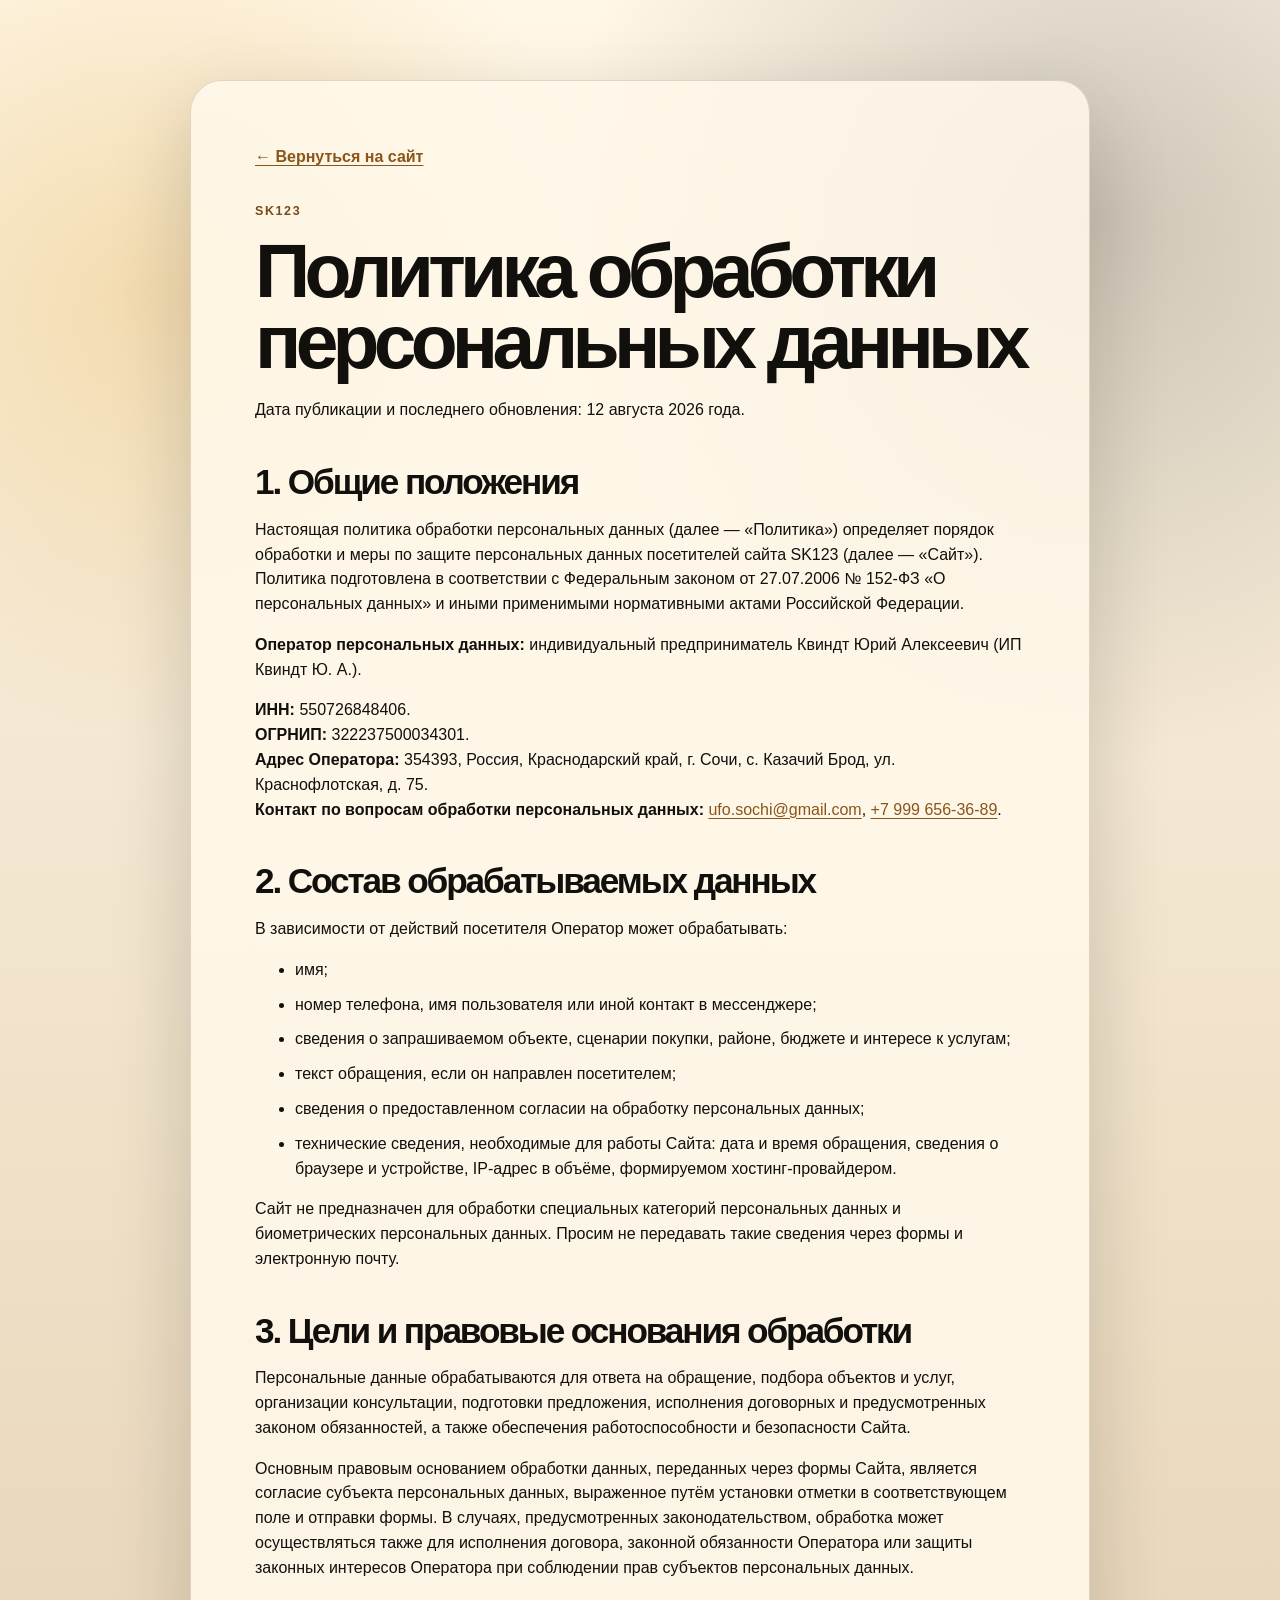
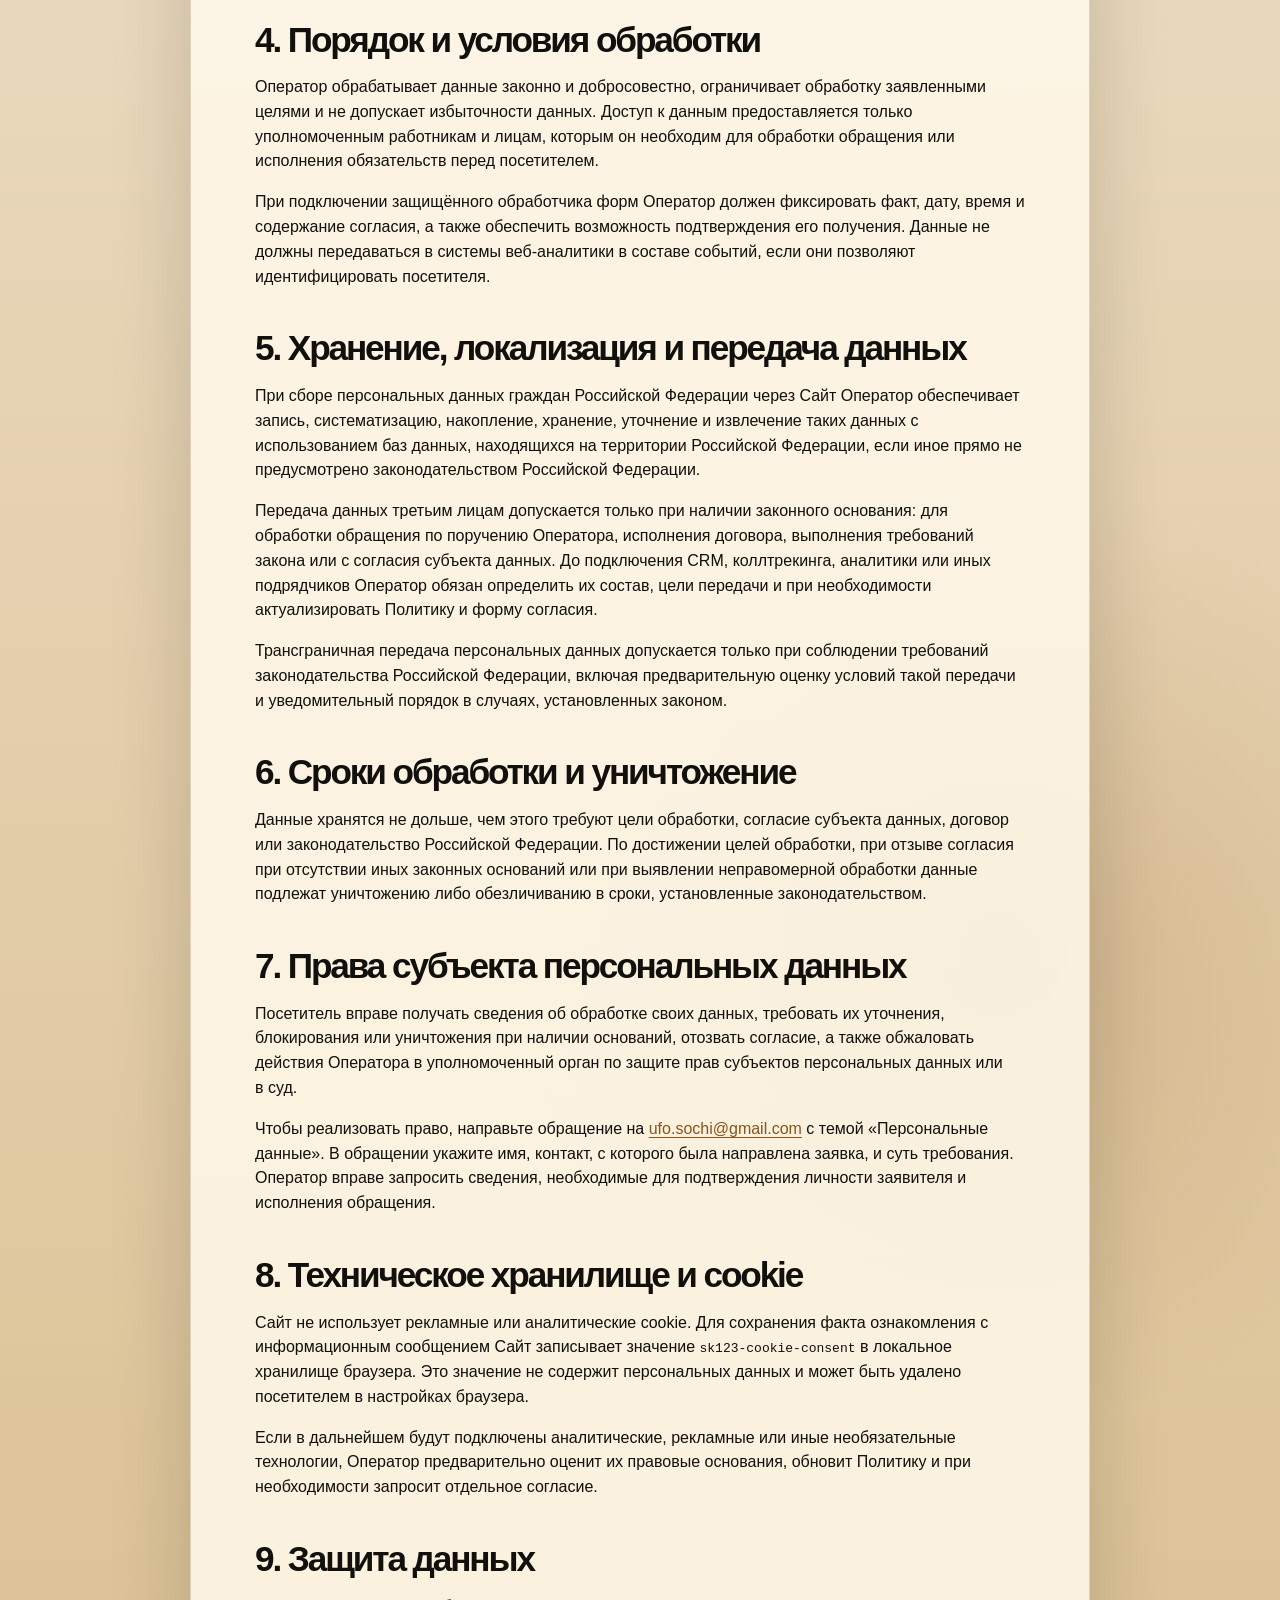
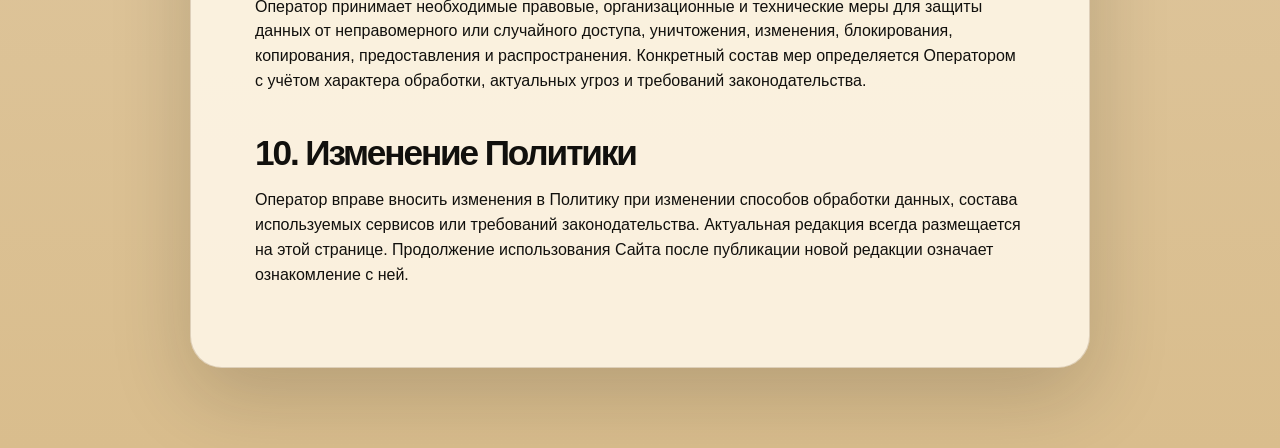
==== commit 9b1c49be: "Update privacy details and catalog" ====
--- a/privacy-policy.html
+++ b/privacy-policy.html
@@ -14,13 +14,12 @@
     <a class="back-link" href="./index.html">← Вернуться на сайт</a>
     <p class="eyebrow">SK123</p>
     <h1>Политика обработки персональных данных</h1>
-    <p>Дата публикации и последнего обновления: 9 августа 2026 года.</p>
+    <p>Дата публикации и последнего обновления: 12 августа 2026 года.</p>
 
     <h2>1. Общие положения</h2>
     <p>Настоящая политика обработки персональных данных (далее — «Политика») определяет порядок обработки и меры по защите персональных данных посетителей сайта SK123 (далее — «Сайт»). Политика подготовлена в соответствии с Федеральным законом от 27.07.2006 № 152-ФЗ «О персональных данных» и иными применимыми нормативными актами Российской Федерации.</p>
-    <p><strong>Оператор персональных данных:</strong> [укажите полное наименование юридического лица / ФИО индивидуального предпринимателя или самозанятого].</p>
-    <p><strong>ИНН / ОГРН(ИП):</strong> [укажите реквизиты].<br><strong>Адрес Оператора:</strong> [укажите юридический или почтовый адрес].<br><strong>Контакт по вопросам обработки персональных данных:</strong> <a href="mailto:sk123sochi@gmail.com">sk123sochi@gmail.com</a>.</p>
-    <p><strong>Важно:</strong> до заполнения реквизитов Оператора и настройки защищённого приёма заявок формы Сайта не должны использоваться для фактического сбора персональных данных.</p>
+    <p><strong>Оператор персональных данных:</strong> индивидуальный предприниматель Квиндт Юрий Алексеевич (ИП Квиндт Ю. А.).</p>
+    <p><strong>ИНН:</strong> 550726848406.<br><strong>ОГРНИП:</strong> 322237500034301.<br><strong>Адрес Оператора:</strong> 354393, Россия, Краснодарский край, г. Сочи, с. Казачий Брод, ул. Краснофлотская, д. 75.<br><strong>Контакт по вопросам обработки персональных данных:</strong> <a href="mailto:ufo.sochi@gmail.com">ufo.sochi@gmail.com</a>, <a href="tel:+79996563689">+7 999 656-36-89</a>.</p>
 
     <h2>2. Состав обрабатываемых данных</h2>
     <p>В зависимости от действий посетителя Оператор может обрабатывать:</p>
@@ -52,7 +51,7 @@
 
     <h2>7. Права субъекта персональных данных</h2>
     <p>Посетитель вправе получать сведения об обработке своих данных, требовать их уточнения, блокирования или уничтожения при наличии оснований, отозвать согласие, а также обжаловать действия Оператора в уполномоченный орган по защите прав субъектов персональных данных или в суд.</p>
-    <p>Чтобы реализовать право, направьте обращение на <a href="mailto:sk123sochi@gmail.com">sk123sochi@gmail.com</a> с темой «Персональные данные». В обращении укажите имя, контакт, с которого была направлена заявка, и суть требования. Оператор вправе запросить сведения, необходимые для подтверждения личности заявителя и исполнения обращения.</p>
+    <p>Чтобы реализовать право, направьте обращение на <a href="mailto:ufo.sochi@gmail.com">ufo.sochi@gmail.com</a> с темой «Персональные данные». В обращении укажите имя, контакт, с которого была направлена заявка, и суть требования. Оператор вправе запросить сведения, необходимые для подтверждения личности заявителя и исполнения обращения.</p>
 
     <h2>8. Техническое хранилище и cookie</h2>
     <p>Сайт не использует рекламные или аналитические cookie. Для сохранения факта ознакомления с информационным сообщением Сайт записывает значение <code>sk123-cookie-consent</code> в локальное хранилище браузера. Это значение не содержит персональных данных и может быть удалено посетителем в настройках браузера.</p>
--- a/styles.css
+++ b/styles.css
@@ -393,6 +393,56 @@
   min-height: clamp(520px, 48vw, 620px);
 }
 
+.hero-photo {
+  position: relative;
+  height: 100%;
+  min-height: inherit;
+  margin: 0;
+  overflow: hidden;
+  border: 1px solid rgba(255, 224, 163, 0.52);
+  border-radius: 42px;
+  background: var(--paper-2);
+  box-shadow: var(--shadow);
+}
+
+.hero-photo::after {
+  content: "";
+  position: absolute;
+  inset: 0;
+  background: linear-gradient(180deg, transparent 42%, rgba(17, 16, 13, 0.62));
+  pointer-events: none;
+}
+
+.hero-photo img {
+  display: block;
+  width: 100%;
+  height: 100%;
+  min-height: inherit;
+  object-fit: cover;
+  object-position: center;
+}
+
+.hero-photo figcaption {
+  position: absolute;
+  right: 22px;
+  bottom: 22px;
+  left: 22px;
+  z-index: 1;
+  display: grid;
+  gap: 4px;
+  padding: 18px;
+  border: 1px solid rgba(255, 255, 255, 0.26);
+  border-radius: 20px;
+  background: rgba(17, 16, 13, 0.48);
+  backdrop-filter: blur(12px);
+  color: #fff9ee;
+}
+
+.hero-photo figcaption span {
+  color: rgba(255, 249, 238, 0.8);
+  font-size: 0.92rem;
+}
+
 .visual-card {
   position: relative;
   overflow: hidden;
@@ -700,6 +750,20 @@
   background: linear-gradient(145deg, var(--paper-2), var(--sand));
 }
 
+.house-media-button {
+  width: 100%;
+  padding: 0;
+  border: 0;
+  color: inherit;
+  text-align: inherit;
+}
+
+.house-media-button:focus-visible,
+.project-visual:focus-visible {
+  outline: 4px solid rgba(139, 84, 24, 0.58);
+  outline-offset: -4px;
+}
+
 .house-media {
   height: 250px;
 }
@@ -773,6 +837,12 @@
   font-weight: 680;
 }
 
+.house-meta .is-sold,
+.detail-meta .is-sold {
+  background: #8b2e22;
+  color: #fff9ee;
+}
+
 .house-price {
   margin-bottom: 12px;
   font-size: 1.4rem;
@@ -903,11 +973,31 @@
 }
 
 .project-visual {
+  position: relative;
+  display: block;
   height: 190px;
+  padding: 0;
+  overflow: hidden;
+  border: 0;
   border-radius: 24px;
   background: linear-gradient(145deg, var(--paper-2), var(--sand));
-  position: relative;
-  overflow: hidden;
+}
+
+.project-visual img {
+  display: block;
+  width: 100%;
+  height: 100%;
+  object-fit: cover;
+  transition: transform 0.35s ease;
+}
+
+.project-card:hover .project-visual img {
+  transform: scale(1.035);
+}
+
+.project-visual::before,
+.project-visual::after {
+  display: none;
 }
 
 .project-visual::before {
@@ -1073,17 +1163,36 @@
 
 .house-dialog,
 .quiz-dialog {
-  width: min(calc(100% - 28px), 960px);
-  max-height: min(92vh, 900px);
+  position: fixed;
+  top: 0;
+  right: 0;
+  bottom: 0;
+  left: auto;
+  width: 50vw;
+  max-width: none;
+  height: 100dvh;
+  max-height: 100dvh;
+  margin: 0;
   padding: 0;
+  overflow-y: auto;
   border: 0;
-  border-radius: 34px;
+  border-radius: 34px 0 0 34px;
   background: var(--paper);
-  box-shadow: 0 36px 100px rgba(0,0,0,0.25);
+  box-shadow: -24px 0 72px rgba(0, 0, 0, 0.22);
   color: var(--graphite);
 }
 
-.quiz-dialog { width: min(calc(100% - 28px), 560px); }
+.quiz-dialog { width: 33.333vw; }
+
+.house-dialog[open],
+.quiz-dialog[open] {
+  animation: panel-slide-in 0.32s cubic-bezier(0.2, 0.8, 0.2, 1);
+}
+
+@keyframes panel-slide-in {
+  from { transform: translateX(100%); }
+  to { transform: translateX(0); }
+}
 
 .house-dialog::backdrop,
 .quiz-dialog::backdrop {
@@ -1424,7 +1533,11 @@
   .site-footer { gap: 22px; padding: 26px; }
   .footer-brand .brand-logo-wrap { width: min(280px, 100%); height: auto; border-radius: 20px; }
   .house-dialog,
-  .quiz-dialog { width: min(calc(100% - 16px), 960px); border-radius: 26px; }
+  .quiz-dialog {
+    left: 0;
+    width: 100%;
+    border-radius: 0;
+  }
   .detail-layout { padding: 18px; }
   .detail-visual,
   .detail-media,
